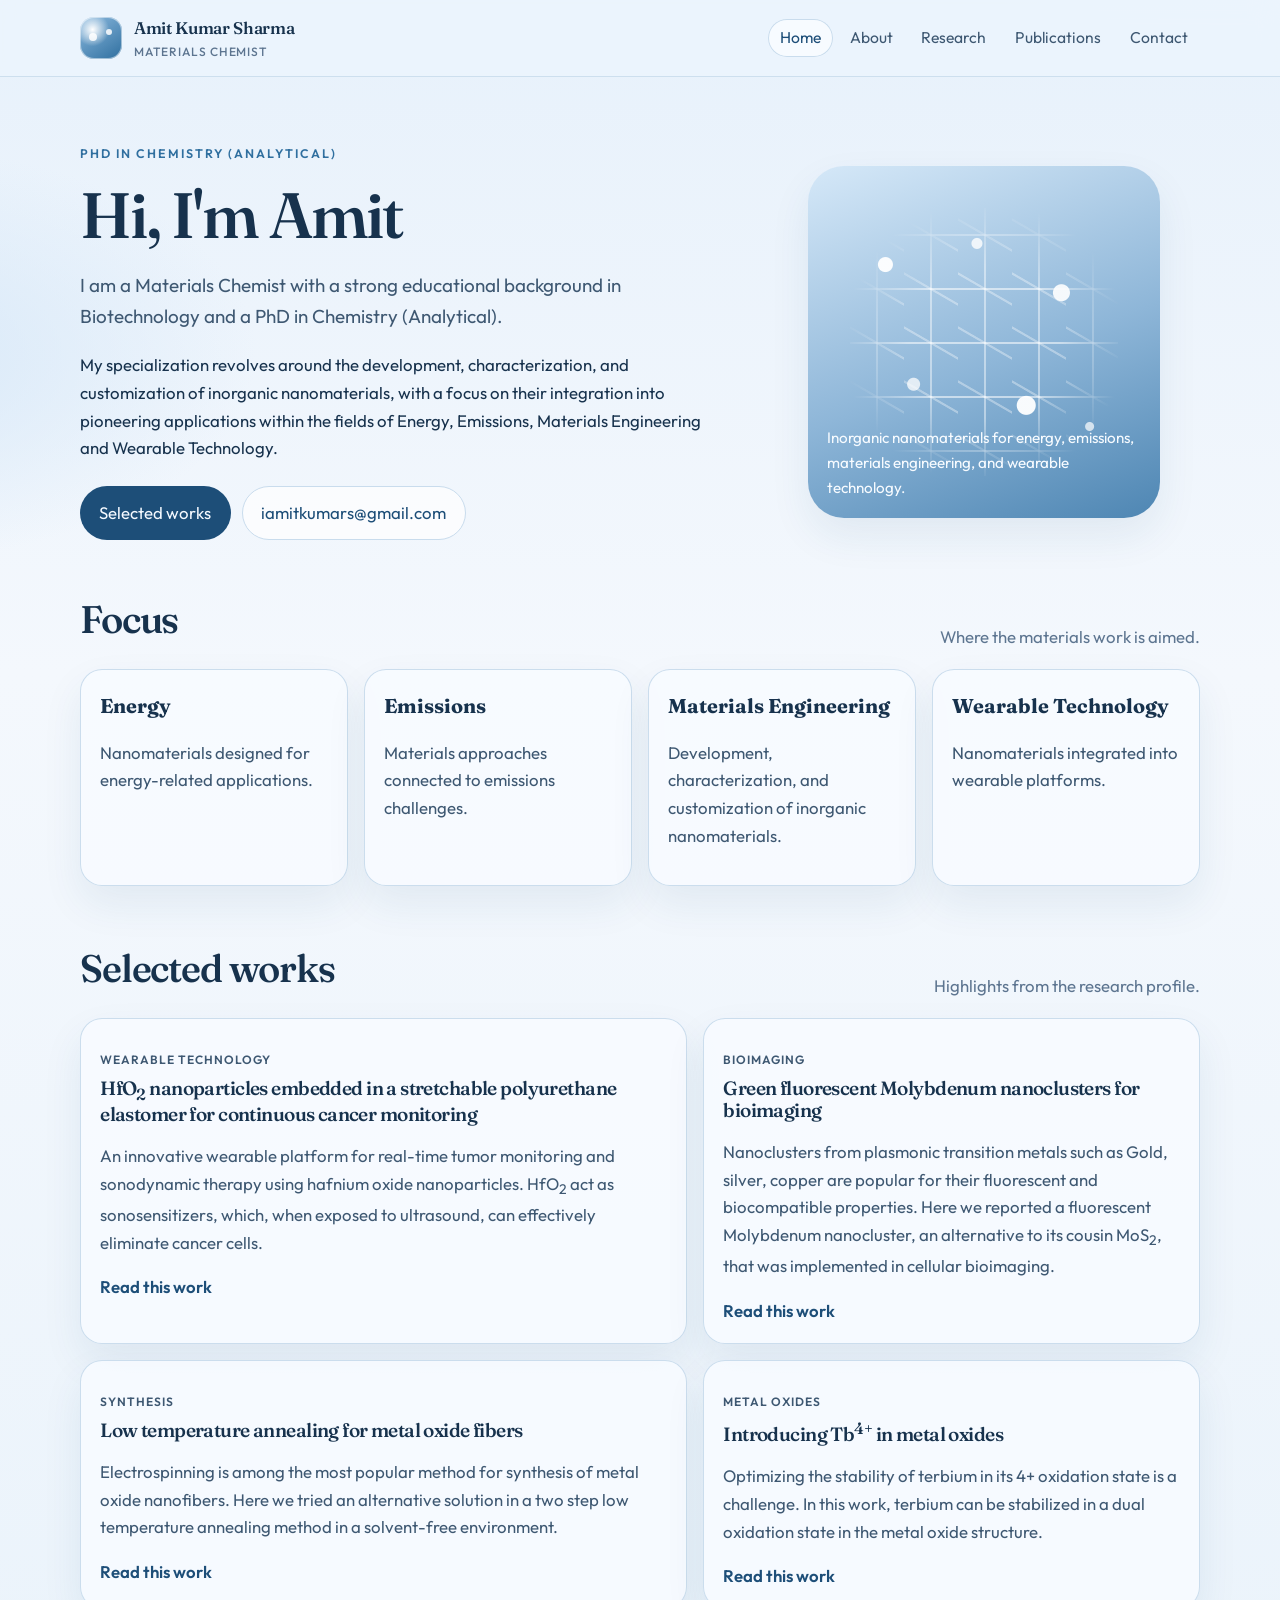
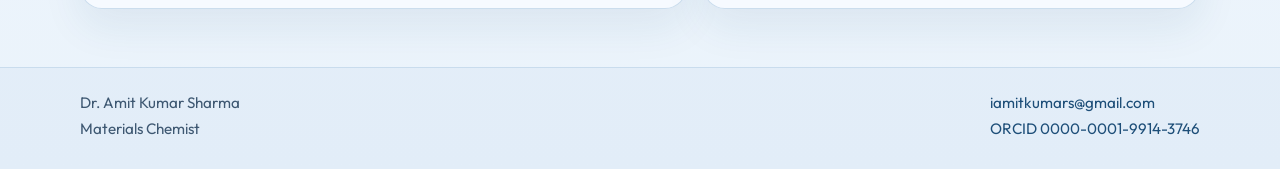
==== index.html @ d873a273 "Add Dr. Amit Kumar Sharma materials chemistry site. Static HTML, CSS, and JavaScript with a blue pas" ====
<!DOCTYPE html>
<html lang="en">
<head>
  <meta charset="utf-8">
  <meta name="viewport" content="width=device-width, initial-scale=1">
  <title>Dr. Amit Kumar Sharma | Materials Chemist</title>
  <meta name="description" content="Dr. Amit Kumar Sharma is a materials chemist with a background in biotechnology and a PhD in analytical chemistry, working on inorganic nanomaterials for energy, emissions, materials engineering, and wearable technology.">
  <link rel="icon" href="assets/favicon.svg" type="image/svg+xml">
  <link rel="preconnect" href="https://fonts.googleapis.com">
  <link rel="preconnect" href="https://fonts.gstatic.com" crossorigin>
  <link href="https://fonts.googleapis.com/css2?family=Fraunces:opsz,wght@9..144,500;9..144,600&family=Outfit:wght@400;500;600&display=swap" rel="stylesheet">
  <link rel="stylesheet" href="css/styles.css">
  <script type="application/ld+json">
  {
    "@context": "https://schema.org",
    "@type": "Person",
    "name": "Dr. Amit Kumar Sharma",
    "email": "iamitkumars@gmail.com",
    "jobTitle": "Materials Chemist",
    "url": "https://sites.google.com/view/iamitkumars/home",
    "sameAs": ["https://orcid.org/0000-0001-9914-3746"]
  }
  </script>
</head>
<body>
  <a class="skip" href="#main">Skip to content</a>
  <header class="site-header">
    <div class="header-inner">
      <a class="brand" href="index.html">
        <span class="mark" aria-hidden="true"></span>
        <span>
          <span class="brand-name">Amit Kumar Sharma</span>
          <span class="brand-role">Materials Chemist</span>
        </span>
      </a>
      <button class="nav-toggle" type="button" aria-expanded="false" aria-controls="site-nav">Menu</button>
      <nav class="nav" id="site-nav" aria-label="Primary">
        <a href="index.html" aria-current="page">Home</a>
        <a href="about/">About</a>
        <a href="research/">Research</a>
        <a href="publications/">Publications</a>
        <a href="contact/">Contact</a>
      </nav>
    </div>
  </header>
  <main id="main">
    <div class="wrap hero">
      <div>
        <p class="kicker">PhD in Chemistry (Analytical)</p>
        <h1>Hi, I'm Amit</h1>
        <p class="lede">I am a Materials Chemist with a strong educational background in Biotechnology and a PhD in Chemistry (Analytical).</p>
        <p>My specialization revolves around the development, characterization, and customization of inorganic nanomaterials, with a focus on their integration into pioneering applications within the fields of Energy, Emissions, Materials Engineering and Wearable Technology.</p>
        <div class="hero-actions">
          <a class="btn btn-primary" href="research/">Selected works</a>
          <a class="btn btn-ghost" href="contact/">iamitkumars@gmail.com</a>
        </div>
      </div>
      <figure class="lattice">
        <figcaption>Inorganic nanomaterials for energy, emissions, materials engineering, and wearable technology.</figcaption>
      </figure>
    </div>

    <section class="section">
      <div class="wrap">
        <div class="section-head">
          <h2>Focus</h2>
          <p>Where the materials work is aimed.</p>
        </div>
        <div class="grid-4">
          <article class="card focus-card"><strong>Energy</strong><p>Nanomaterials designed for energy-related applications.</p></article>
          <article class="card focus-card"><strong>Emissions</strong><p>Materials approaches connected to emissions challenges.</p></article>
          <article class="card focus-card"><strong>Materials Engineering</strong><p>Development, characterization, and customization of inorganic nanomaterials.</p></article>
          <article class="card focus-card"><strong>Wearable Technology</strong><p>Nanomaterials integrated into wearable platforms.</p></article>
        </div>
      </div>
    </section>

    <section class="section">
      <div class="wrap">
        <div class="section-head">
          <h2>Selected works</h2>
          <p>Highlights from the research profile.</p>
        </div>
        <div class="grid-2">
          <article class="card work-card">
            <p class="tag">Wearable technology</p>
            <h3>HfO<sub>2</sub> nanoparticles embedded in a stretchable polyurethane elastomer for continuous cancer monitoring</h3>
            <p>An innovative wearable platform for real-time tumor monitoring and sonodynamic therapy using hafnium oxide nanoparticles. HfO<sub>2</sub> act as sonosensitizers, which, when exposed to ultrasound, can effectively eliminate cancer cells.</p>
            <a class="more" href="research/#hfo2">Read this work</a>
          </article>
          <article class="card work-card">
            <p class="tag">Bioimaging</p>
            <h3>Green fluorescent Molybdenum nanoclusters for bioimaging</h3>
            <p>Nanoclusters from plasmonic transition metals such as Gold, silver, copper are popular for their fluorescent and biocompatible properties. Here we reported a fluorescent Molybdenum nanocluster, an alternative to its cousin MoS<sub>2</sub>, that was implemented in cellular bioimaging.</p>
            <a class="more" href="research/#molybdenum">Read this work</a>
          </article>
          <article class="card work-card">
            <p class="tag">Synthesis</p>
            <h3>Low temperature annealing for metal oxide fibers</h3>
            <p>Electrospinning is among the most popular method for synthesis of metal oxide nanofibers. Here we tried an alternative solution in a two step low temperature annealing method in a solvent-free environment.</p>
            <a class="more" href="research/#annealing">Read this work</a>
          </article>
          <article class="card work-card">
            <p class="tag">Metal oxides</p>
            <h3>Introducing Tb<sup>4+</sup> in metal oxides</h3>
            <p>Optimizing the stability of terbium in its 4+ oxidation state is a challenge. In this work, terbium can be stabilized in a dual oxidation state in the metal oxide structure.</p>
            <a class="more" href="research/#terbium">Read this work</a>
          </article>
        </div>
      </div>
    </section>
  </main>
  <footer class="site-footer">
    <div class="footer-inner">
      <div>Dr. Amit Kumar Sharma<br>Materials Chemist</div>
      <div><a href="mailto:iamitkumars@gmail.com">iamitkumars@gmail.com</a><br><a href="https://orcid.org/0000-0001-9914-3746">ORCID 0000-0001-9914-3746</a></div>
    </div>
  </footer>
  <script src="js/main.js"></script>
</body>
</html>
---- css/styles.css ----
:root {
  --ink: #17324d;
  --ink-soft: #3e5872;
  --muted: #5d7590;
  --line: #c9dced;
  --paper: #f7fbff;
  --paper-2: #eef5fc;
  --wash: #dceaf8;
  --mist: #c5dbf2;
  --accent: #2f6f9f;
  --accent-deep: #1d4e78;
  --accent-soft: #e3f0fb;
  --shadow: 0 18px 40px rgba(29, 78, 120, 0.08);
  --radius: 22px;
  --serif: "Fraunces", "Iowan Old Style", Palatino, serif;
  --sans: "Outfit", "Avenir Next", "Segoe UI", sans-serif;
  --max: 1120px;
}

* { box-sizing: border-box; }
html { scroll-behavior: smooth; }
body {
  margin: 0;
  color: var(--ink);
  background:
    radial-gradient(900px 420px at 100% -10%, #f3f9ff 0%, transparent 60%),
    radial-gradient(700px 380px at -10% 20%, #d7e8f8 0%, transparent 55%),
    linear-gradient(180deg, #e7f1fb 0%, #f4f8fd 38%, #eaf3fb 100%);
  font-family: var(--sans);
  font-size: 1.05rem;
  line-height: 1.65;
  min-height: 100vh;
}
img { max-width: 100%; display: block; }
a { color: var(--accent-deep); }
a:hover { color: #163e60; }
.skip {
  position: absolute;
  left: 1rem;
  top: -4rem;
  background: var(--accent-deep);
  color: white;
  padding: 0.5rem 0.8rem;
  z-index: 20;
}
.skip:focus { top: 0.6rem; }

.site-header {
  position: sticky;
  top: 0;
  z-index: 10;
  backdrop-filter: blur(14px);
  background: rgba(236, 245, 253, 0.82);
  border-bottom: 1px solid rgba(201, 220, 237, 0.9);
}
.header-inner, .wrap, .footer-inner {
  width: min(var(--max), calc(100% - 2.4rem));
  margin-inline: auto;
}
.header-inner {
  display: flex;
  align-items: center;
  justify-content: space-between;
  gap: 1rem;
  min-height: 76px;
}
.brand {
  display: flex;
  align-items: center;
  gap: 0.75rem;
  text-decoration: none;
  color: var(--ink);
}
.mark {
  width: 42px;
  height: 42px;
  border-radius: 14px;
  background:
    radial-gradient(circle at 30% 30%, #fff, transparent 40%),
    linear-gradient(145deg, #8ebbe0, #2f6f9f);
  box-shadow: inset 0 0 0 1px rgba(255,255,255,0.5);
  position: relative;
}
.mark::before, .mark::after {
  content: "";
  position: absolute;
  border-radius: 50%;
  background: rgba(255,255,255,0.85);
}
.mark::before { width: 8px; height: 8px; left: 9px; top: 16px; }
.mark::after { width: 6px; height: 6px; right: 10px; top: 12px; }
.brand-name {
  font-family: var(--serif);
  font-weight: 560;
  letter-spacing: -0.02em;
  line-height: 1.1;
}
.brand-role {
  display: block;
  font-family: var(--sans);
  font-size: 0.75rem;
  letter-spacing: 0.08em;
  text-transform: uppercase;
  color: var(--muted);
  font-weight: 500;
}
.nav-toggle {
  display: none;
  border: 1px solid var(--line);
  background: var(--paper);
  border-radius: 12px;
  padding: 0.45rem 0.7rem;
  font: inherit;
  color: var(--ink);
}
.nav {
  display: flex;
  gap: 0.3rem;
  align-items: center;
}
.nav a {
  text-decoration: none;
  color: var(--ink-soft);
  padding: 0.4rem 0.75rem;
  border-radius: 999px;
  font-size: 0.98rem;
}
.nav a[aria-current="page"], .nav a:hover {
  background: var(--paper);
  color: var(--accent-deep);
  box-shadow: inset 0 0 0 1px var(--line);
}

.hero {
  display: grid;
  grid-template-columns: 1.2fr 0.8fr;
  gap: 2.5rem;
  align-items: center;
  padding: 4.2rem 0 2.4rem;
}
.kicker {
  letter-spacing: 0.16em;
  text-transform: uppercase;
  color: var(--accent);
  font-size: 0.78rem;
  font-weight: 600;
  margin: 0 0 0.8rem;
}
h1, h2, h3 { font-family: var(--serif); font-weight: 560; letter-spacing: -0.03em; line-height: 1.15; }
h1 { font-size: clamp(2.7rem, 5vw, 4.6rem); margin: 0 0 0.6rem; }
h2 { font-size: clamp(1.8rem, 3vw, 2.5rem); margin: 0 0 0.6rem; }
h3 { font-size: 1.35rem; margin: 0 0 0.4rem; }
.lede { font-size: 1.18rem; color: var(--ink-soft); max-width: 40rem; }
.hero-actions { display: flex; flex-wrap: wrap; gap: 0.7rem; margin-top: 1.5rem; }
.btn {
  display: inline-flex;
  align-items: center;
  justify-content: center;
  gap: 0.4rem;
  text-decoration: none;
  border-radius: 999px;
  padding: 0.75rem 1.15rem;
  border: 1px solid transparent;
  font: inherit;
  cursor: pointer;
}
.btn-primary { background: var(--accent-deep); color: #f4f9ff; }
.btn-primary:hover { background: #163e60; color: white; }
.btn-ghost { background: rgba(255,255,255,0.7); color: var(--accent-deep); border-color: var(--line); }
.lattice {
  aspect-ratio: 1;
  border-radius: 36px;
  background:
    radial-gradient(circle at 22% 28%, rgba(255,255,255,0.95) 0 7px, transparent 8px),
    radial-gradient(circle at 48% 22%, rgba(255,255,255,0.8) 0 5px, transparent 6px),
    radial-gradient(circle at 72% 36%, rgba(255,255,255,0.9) 0 8px, transparent 9px),
    radial-gradient(circle at 30% 62%, rgba(255,255,255,0.75) 0 6px, transparent 7px),
    radial-gradient(circle at 62% 68%, rgba(255,255,255,0.95) 0 9px, transparent 10px),
    radial-gradient(circle at 80% 74%, rgba(255,255,255,0.7) 0 4px, transparent 5px),
    linear-gradient(160deg, #d5e8f8, #8eb6d8 55%, #4e86b3);
  box-shadow: var(--shadow);
  position: relative;
  overflow: hidden;
}
.lattice::before {
  content: "";
  position: absolute;
  inset: 12%;
  background:
    linear-gradient(transparent 48%, rgba(255,255,255,0.55) 49% 51%, transparent 52%),
    linear-gradient(90deg, transparent 48%, rgba(255,255,255,0.45) 49% 51%, transparent 52%),
    linear-gradient(30deg, transparent 48%, rgba(255,255,255,0.35) 49% 51%, transparent 52%);
  background-size: 54px 54px;
  mask-image: radial-gradient(circle, black 40%, transparent 75%);
}
.lattice figcaption {
  position: absolute;
  left: 1.2rem;
  right: 1.2rem;
  bottom: 1.1rem;
  color: #f7fbff;
  font-size: 0.95rem;
}
.section { padding: 1.2rem 0 2.6rem; }
.section-head { display: flex; justify-content: space-between; gap: 1rem; align-items: end; margin-bottom: 1.1rem; }
.section-head p { margin: 0; color: var(--muted); max-width: 36rem; }
.grid-4, .grid-3, .grid-2 { display: grid; gap: 1rem; }
.grid-4 { grid-template-columns: repeat(4, 1fr); }
.grid-3 { grid-template-columns: repeat(3, 1fr); }
.grid-2 { grid-template-columns: 1.1fr 0.9fr; }
.card, .panel {
  background: rgba(247, 251, 255, 0.88);
  border: 1px solid rgba(201, 220, 237, 0.95);
  border-radius: var(--radius);
  box-shadow: var(--shadow);
}
.card { padding: 1.2rem 1.2rem 1.15rem; }
.card p, .panel p { color: var(--ink-soft); }
.tag {
  display: inline-block;
  font-size: 0.75rem;
  letter-spacing: 0.08em;
  text-transform: uppercase;
  color: var(--accent);
  font-weight: 600;
  margin-bottom: 0.45rem;
}
.focus-card strong { display: block; font-family: var(--serif); font-size: 1.25rem; margin-bottom: 0.3rem; }
.work-card h3 { font-size: 1.2rem; }
.work-card a.more { font-weight: 600; text-decoration: none; }
.page-hero { padding: 2.8rem 0 1rem; }
.page-hero p { max-width: 44rem; color: var(--ink-soft); }
.timeline { display: grid; gap: 0.8rem; }
.timeline article {
  display: grid;
  grid-template-columns: 150px 1fr;
  gap: 1rem;
  padding: 1rem 1.1rem;
  background: rgba(247, 251, 255, 0.8);
  border: 1px solid var(--line);
  border-radius: 18px;
}
.when { color: var(--accent); font-weight: 600; font-size: 0.92rem; }
.pub-list { display: grid; gap: 0.75rem; }
.pub {
  padding: 1rem 1.1rem;
  border-radius: 18px;
  background: rgba(247, 251, 255, 0.9);
  border: 1px solid var(--line);
}
.pub h3 { font-size: 1.08rem; }
.meta { color: var(--muted); font-size: 0.92rem; margin: 0.15rem 0 0.4rem; }
.filters { display: flex; flex-wrap: wrap; gap: 0.45rem; margin: 0.4rem 0 1rem; }
.filters button {
  border: 1px solid var(--line);
  background: var(--paper);
  color: var(--ink-soft);
  border-radius: 999px;
  padding: 0.35rem 0.8rem;
  font: inherit;
  cursor: pointer;
}
.filters button[aria-pressed="true"] {
  background: var(--accent-deep);
  color: white;
  border-color: var(--accent-deep);
}
.contact-grid { display: grid; grid-template-columns: 0.85fr 1.15fr; gap: 1rem; align-items: start; }
.panel { padding: 1.3rem; }
label { display: block; font-weight: 600; margin: 0.7rem 0 0.3rem; }
input, textarea {
  width: 100%;
  border: 1px solid var(--line);
  background: white;
  border-radius: 14px;
  padding: 0.75rem 0.85rem;
  font: inherit;
  color: var(--ink);
}
textarea { min-height: 140px; resize: vertical; }
.form-note { min-height: 1.4rem; color: var(--accent-deep); font-size: 0.95rem; }
.email-row { display: flex; flex-wrap: wrap; gap: 0.6rem; align-items: center; }
.site-footer {
  margin-top: 1rem;
  border-top: 1px solid var(--line);
  background: rgba(223, 236, 248, 0.65);
}
.footer-inner {
  display: flex;
  justify-content: space-between;
  gap: 1rem;
  flex-wrap: wrap;
  padding: 1.4rem 0 1.8rem;
  color: var(--ink-soft);
  font-size: 0.95rem;
}
.footer-inner a { text-decoration: none; }
.hidden { display: none; }

@media (max-width: 860px) {
  .hero, .grid-4, .grid-3, .grid-2, .contact-grid, .timeline article {
    grid-template-columns: 1fr;
  }
  .nav-toggle { display: inline-flex; }
  .nav {
    display: none;
    position: absolute;
    left: 0;
    right: 0;
    top: 76px;
    flex-direction: column;
    align-items: stretch;
    padding: 0.6rem 1.2rem 1rem;
    background: rgba(244, 249, 255, 0.98);
    border-bottom: 1px solid var(--line);
  }
  .nav.open { display: flex; }
  .lattice { max-width: 420px; }
}
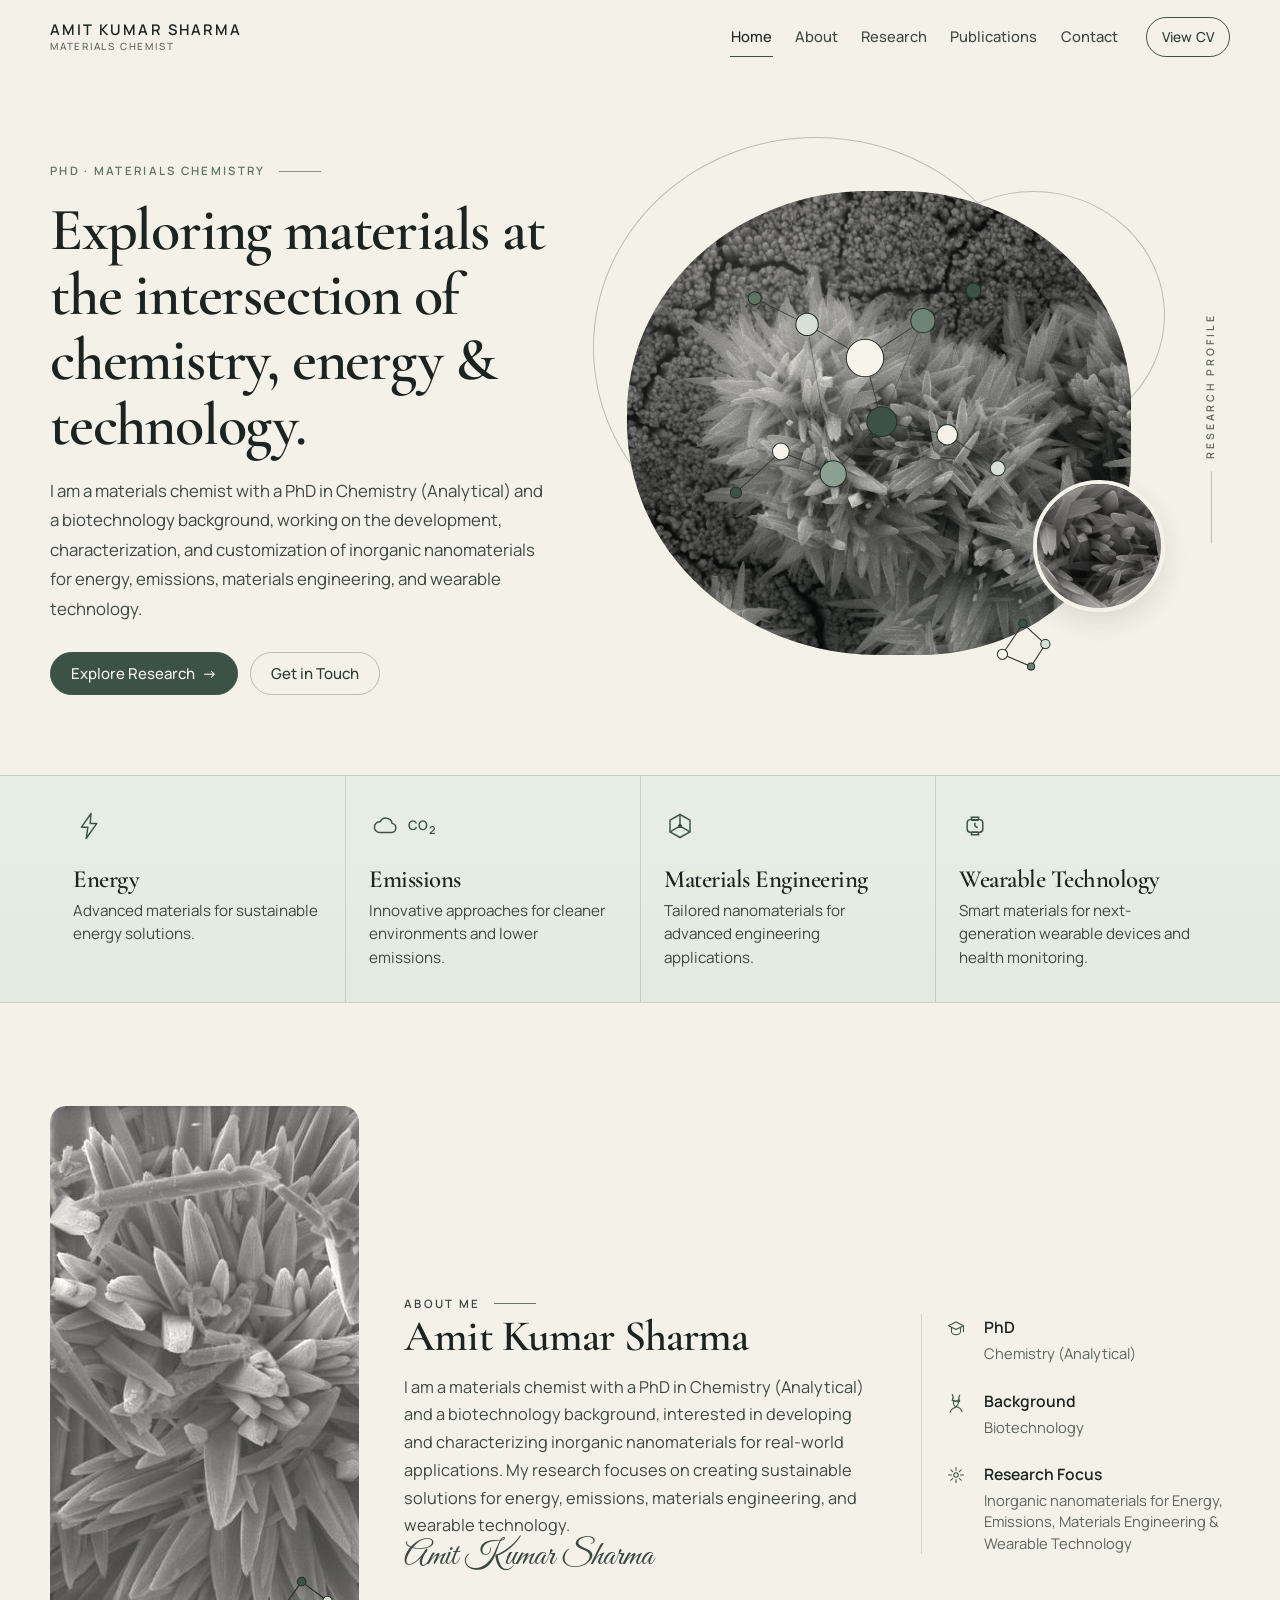
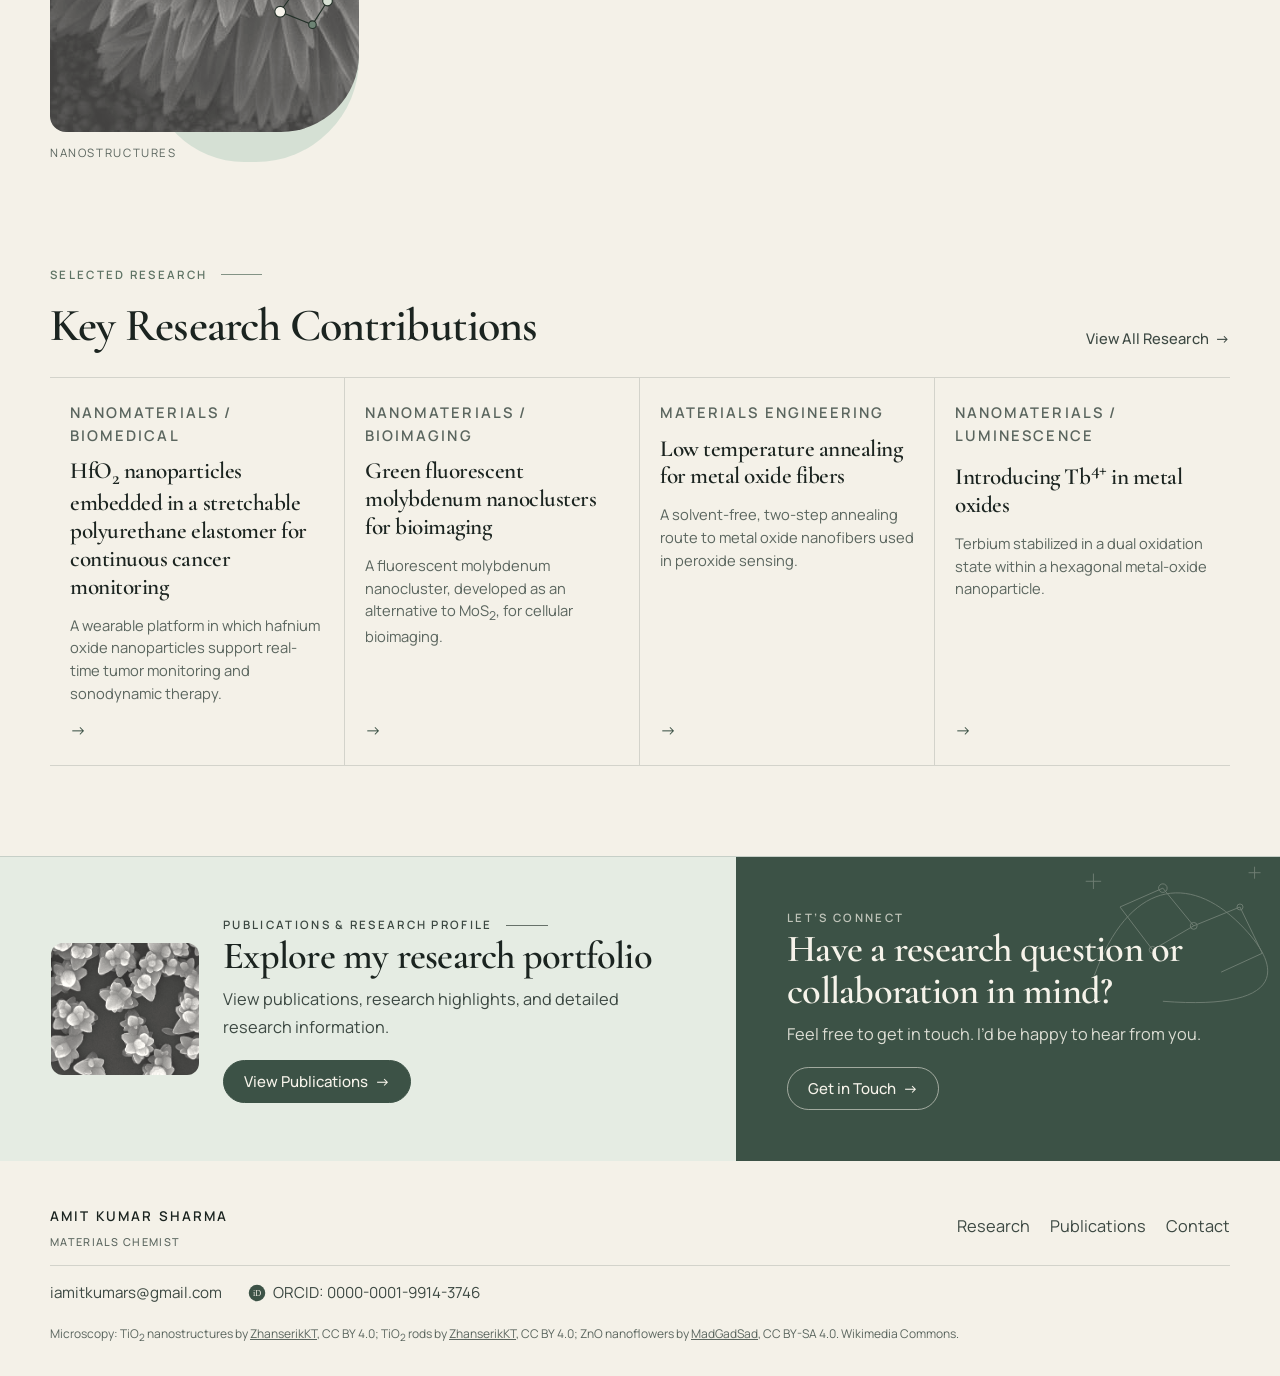
==== commit 3a43f6cc: "Redesign the research portfolio homepage Replace the previous layout with an editorial ivory and sag" ====
--- a/index.html
+++ b/index.html
@@ -3,22 +3,39 @@
 <head>
   <meta charset="utf-8">
   <meta name="viewport" content="width=device-width, initial-scale=1">
-  <title>Dr. Amit Kumar Sharma | Materials Chemist</title>
-  <meta name="description" content="Dr. Amit Kumar Sharma is a materials chemist with a background in biotechnology and a PhD in analytical chemistry, working on inorganic nanomaterials for energy, emissions, materials engineering, and wearable technology.">
+  <title>Amit Kumar Sharma | Materials Chemist</title>
+  <meta name="description" content="Amit Kumar Sharma is a materials chemist with a PhD in Chemistry (Analytical) and a biotechnology background, developing inorganic nanomaterials for energy, emissions, materials engineering, and wearable technology.">
+  <meta name="author" content="Amit Kumar Sharma">
+  <link rel="canonical" href="https://darkseagreen-dunlin-478508.hostingersite.com/">
+  <meta property="og:type" content="website">
+  <meta property="og:title" content="Amit Kumar Sharma | Materials Chemist">
+  <meta property="og:description" content="Inorganic nanomaterials for energy, emissions, materials engineering, and wearable technology.">
+  <meta property="og:url" content="https://darkseagreen-dunlin-478508.hostingersite.com/">
+  <meta property="og:image" content="https://darkseagreen-dunlin-478508.hostingersite.com/assets/images/hero-microscopy.jpg">
+  <meta name="twitter:card" content="summary_large_image">
+  <meta name="twitter:title" content="Amit Kumar Sharma | Materials Chemist">
+  <meta name="twitter:description" content="Inorganic nanomaterials for energy, emissions, materials engineering, and wearable technology.">
+  <meta name="twitter:image" content="https://darkseagreen-dunlin-478508.hostingersite.com/assets/images/hero-microscopy.jpg">
   <link rel="icon" href="assets/favicon.svg" type="image/svg+xml">
   <link rel="preconnect" href="https://fonts.googleapis.com">
   <link rel="preconnect" href="https://fonts.gstatic.com" crossorigin>
-  <link href="https://fonts.googleapis.com/css2?family=Fraunces:opsz,wght@9..144,500;9..144,600&family=Outfit:wght@400;500;600&display=swap" rel="stylesheet">
+  <link href="https://fonts.googleapis.com/css2?family=Cormorant+Garamond:ital,wght@0,500;0,600;1,500&family=Great+Vibes&family=Manrope:wght@400;500;600&display=swap" rel="stylesheet">
   <link rel="stylesheet" href="css/styles.css">
+  <script>document.documentElement.classList.add("js");</script>
   <script type="application/ld+json">
   {
     "@context": "https://schema.org",
     "@type": "Person",
-    "name": "Dr. Amit Kumar Sharma",
+    "name": "Amit Kumar Sharma",
+    "honorificPrefix": "Dr.",
     "email": "iamitkumars@gmail.com",
     "jobTitle": "Materials Chemist",
-    "url": "https://sites.google.com/view/iamitkumars/home",
-    "sameAs": ["https://orcid.org/0000-0001-9914-3746"]
+    "description": "Materials chemist with a PhD in Chemistry (Analytical) and a biotechnology background, working on inorganic nanomaterials for energy, emissions, materials engineering, and wearable technology.",
+    "url": "https://darkseagreen-dunlin-478508.hostingersite.com/",
+    "sameAs": [
+      "https://orcid.org/0000-0001-9914-3746",
+      "https://sites.google.com/view/iamitkumars/home"
+    ]
   }
   </script>
 </head>
@@ -26,94 +43,263 @@
   <a class="skip" href="#main">Skip to content</a>
   <header class="site-header">
     <div class="header-inner">
-      <a class="brand" href="index.html">
-        <span class="mark" aria-hidden="true"></span>
-        <span>
-          <span class="brand-name">Amit Kumar Sharma</span>
-          <span class="brand-role">Materials Chemist</span>
-        </span>
+      <a class="brand" href="index.html#top">
+        <span class="brand-name">Amit Kumar Sharma</span>
+        <span class="brand-role">Materials Chemist</span>
       </a>
-      <button class="nav-toggle" type="button" aria-expanded="false" aria-controls="site-nav">Menu</button>
+      <button class="nav-toggle" type="button" aria-expanded="false" aria-controls="site-nav">
+        <span class="sr-only">Menu</span>
+        <span class="burger" aria-hidden="true"></span>
+      </button>
       <nav class="nav" id="site-nav" aria-label="Primary">
-        <a href="index.html" aria-current="page">Home</a>
+        <a href="index.html#top" aria-current="page">Home</a>
         <a href="about/">About</a>
         <a href="research/">Research</a>
         <a href="publications/">Publications</a>
         <a href="contact/">Contact</a>
+        <a class="nav-cv" href="cv/">View CV</a>
       </nav>
     </div>
   </header>
+
   <main id="main">
-    <div class="wrap hero">
-      <div>
-        <p class="kicker">PhD in Chemistry (Analytical)</p>
-        <h1>Hi, I'm Amit</h1>
-        <p class="lede">I am a Materials Chemist with a strong educational background in Biotechnology and a PhD in Chemistry (Analytical).</p>
-        <p>My specialization revolves around the development, characterization, and customization of inorganic nanomaterials, with a focus on their integration into pioneering applications within the fields of Energy, Emissions, Materials Engineering and Wearable Technology.</p>
+    <section class="hero wrap" id="top" aria-labelledby="hero-title">
+      <div class="hero-copy">
+        <p class="eyebrow">PhD · Materials Chemistry <span class="eyebrow-rule" aria-hidden="true"></span></p>
+        <h1 id="hero-title">Exploring materials at the intersection of chemistry, energy &amp; technology.</h1>
+        <p class="lede">I am a materials chemist with a PhD in Chemistry (Analytical) and a biotechnology background, working on the development, characterization, and customization of inorganic nanomaterials for energy, emissions, materials engineering, and wearable technology.</p>
         <div class="hero-actions">
-          <a class="btn btn-primary" href="research/">Selected works</a>
-          <a class="btn btn-ghost" href="contact/">iamitkumars@gmail.com</a>
-        </div>
-      </div>
-      <figure class="lattice">
-        <figcaption>Inorganic nanomaterials for energy, emissions, materials engineering, and wearable technology.</figcaption>
-      </figure>
-    </div>
-
-    <section class="section">
+          <a class="btn btn-primary" href="#research">Explore Research <span class="arrow" aria-hidden="true">→</span></a>
+          <a class="btn btn-ghost" href="contact/">Get in Touch</a>
+        </div>
+      </div>
+
+      <div class="hero-visual">
+        <div class="hero-stage">
+          <span class="ring ring-a" aria-hidden="true"></span>
+          <span class="ring ring-b" aria-hidden="true"></span>
+          <div class="micro-orb">
+            <img src="assets/images/hero-microscopy.jpg" width="1600" height="1007" alt="Scanning electron micrograph of titanium dioxide nanostructures, with flower-like nanocrystal clusters among finer particles.">
+            <span class="orb-shade" aria-hidden="true"></span>
+          </div>
+          <svg class="molecule" viewBox="0 0 460 420" aria-hidden="true">
+            <g fill="none" stroke="#243129" stroke-width="1.15" opacity="0.72">
+              <path d="M230 168 L292 128 M230 168 L168 132 M230 168 L248 236 M248 236 L318 250 M248 236 L196 292 M196 292 L140 268 M292 128 L346 96 M168 132 L112 104 M318 250 L372 286 M140 268 L92 312"/>
+              <path d="M292 128 L248 236 M168 132 L196 292" opacity="0.45"/>
+            </g>
+            <g stroke="#243129" stroke-width="1.1">
+              <circle cx="230" cy="168" r="20" fill="#f7f4ec"/>
+              <circle cx="292" cy="128" r="13" fill="#6d8374"/>
+              <circle cx="168" cy="132" r="12" fill="#d7e0d4"/>
+              <circle cx="248" cy="236" r="16" fill="#3c5246"/>
+              <circle cx="318" cy="250" r="11" fill="#f4f1e8"/>
+              <circle cx="196" cy="292" r="14" fill="#8aa090"/>
+              <circle cx="140" cy="268" r="9" fill="#f7f4ec"/>
+              <circle cx="346" cy="96" r="8" fill="#3c5246"/>
+              <circle cx="112" cy="104" r="7" fill="#5e7364"/>
+              <circle cx="372" cy="286" r="8" fill="#d7e0d4"/>
+              <circle cx="92" cy="312" r="6" fill="#3c5246"/>
+            </g>
+            <g fill="#243129" opacity="0.55">
+              <circle cx="390" cy="150" r="2"/>
+              <circle cx="70" cy="190" r="1.6"/>
+              <circle cx="410" cy="220" r="1.4"/>
+              <circle cx="150" cy="70" r="1.5"/>
+            </g>
+          </svg>
+          <figure class="fiber-inset">
+            <img src="assets/images/inset-fibers.jpg" width="1200" height="755" alt="Close scanning electron micrograph of titanium dioxide nanorods.">
+          </figure>
+          <svg class="mini-mol" viewBox="0 0 90 90" aria-hidden="true">
+            <g fill="none" stroke="#243129" stroke-width="1">
+              <path d="M20 58 L40 28 L62 48 L48 70 Z"/>
+            </g>
+            <circle cx="20" cy="58" r="5" fill="#f7f4ec" stroke="#243129"/>
+            <circle cx="40" cy="28" r="4" fill="#3c5246" stroke="#243129"/>
+            <circle cx="62" cy="48" r="4.5" fill="#d7e0d4" stroke="#243129"/>
+            <circle cx="48" cy="70" r="3.5" fill="#6d8374" stroke="#243129"/>
+          </svg>
+        </div>
+        <p class="vlabel">Research Profile</p>
+      </div>
+    </section>
+
+    <section class="focus" aria-labelledby="focus-title">
+      <h2 id="focus-title" class="sr-only">Research focus</h2>
+      <div class="focus-grid wrap">
+        <article class="focus-item">
+          <svg viewBox="0 0 32 32" aria-hidden="true"><path d="M18 3.5 8.5 17.2h6.4L13.2 28.5 23.8 13.4h-6.6z"/></svg>
+          <h2>Energy</h2>
+          <p>Advanced materials for sustainable energy solutions.</p>
+        </article>
+        <article class="focus-item">
+          <span class="focus-icon">
+            <svg viewBox="0 0 32 32" aria-hidden="true"><path d="M10.2 22.5h12.4a4.6 4.6 0 0 0 .5-9.1 6.2 6.2 0 0 0-11.8-1.6 4.2 4.2 0 0 0-1.1 10.7z"/></svg>
+            <span>CO<sub>2</sub></span>
+          </span>
+          <h2>Emissions</h2>
+          <p>Innovative approaches for cleaner environments and lower emissions.</p>
+        </article>
+        <article class="focus-item">
+          <svg viewBox="0 0 32 32" aria-hidden="true"><path d="M16 4.5 26 10.2v11.6L16 27.5 6 21.8V10.2z"/><path d="M16 16.2 16 4.5M16 16.2 26 21.8M16 16.2 6 21.8"/><circle cx="16" cy="16.2" r="2.1" fill="#3c5246" stroke="none"/></svg>
+          <h2>Materials Engineering</h2>
+          <p>Tailored nanomaterials for advanced engineering applications.</p>
+        </article>
+        <article class="focus-item">
+          <svg viewBox="0 0 32 32" aria-hidden="true"><path d="M12.2 7.2h7.6l-.8 3.1h-6z"/><rect x="8.2" y="9.6" width="15.6" height="12.6" rx="3.2"/><path d="M12.2 24.8h7.6l-.8-2.6h-6z"/><path d="M16 13.1v3.1l2.3 1.3"/></svg>
+          <h2>Wearable Technology</h2>
+          <p>Smart materials for next-generation wearable devices and health monitoring.</p>
+        </article>
+      </div>
+    </section>
+
+    <section class="about" id="about" aria-labelledby="about-title">
+      <div class="about-grid wrap">
+        <figure class="portrait">
+          <span class="portrait-bloom" aria-hidden="true"></span>
+          <div class="portrait-frame">
+            <img src="assets/images/about-microscopy.jpg" width="1000" height="626" alt="Scanning electron micrograph of titanium dioxide nanocrystals." loading="lazy">
+            <svg class="portrait-mol" viewBox="0 0 80 80" aria-hidden="true">
+              <path d="M16 50 L36 22 L60 40 L46 62 Z" fill="none" stroke="#243129" stroke-width="1.1"/>
+              <circle cx="16" cy="50" r="5" fill="#f7f4ec" stroke="#243129"/>
+              <circle cx="36" cy="22" r="4" fill="#3c5246" stroke="#243129"/>
+              <circle cx="60" cy="40" r="4.5" fill="#d7e0d4" stroke="#243129"/>
+              <circle cx="46" cy="62" r="3.5" fill="#6d8374" stroke="#243129"/>
+            </svg>
+          </div>
+          <figcaption>Nanostructures</figcaption>
+        </figure>
+
+        <div class="about-copy">
+          <p class="eyebrow">About Me <span class="eyebrow-rule" aria-hidden="true"></span></p>
+          <h2 id="about-title">Amit Kumar Sharma</h2>
+          <p>I am a materials chemist with a PhD in Chemistry (Analytical) and a biotechnology background, interested in developing and characterizing inorganic nanomaterials for real-world applications. My research focuses on creating sustainable solutions for energy, emissions, materials engineering, and wearable technology.</p>
+          <p class="signature" aria-hidden="true">Amit Kumar Sharma</p>
+        </div>
+
+        <div class="credentials">
+          <article>
+            <svg viewBox="0 0 32 32" aria-hidden="true"><path d="M6 13 L16 8 l10 5 -10 5 z"/><path d="M10 15.5 v5.2 c0 2.2 2.6 4.2 6 4.2 s6-2 6-4.2 v-5.2"/><path d="M26 13 v8"/></svg>
+            <div>
+              <h3>PhD</h3>
+              <p>Chemistry (Analytical)</p>
+            </div>
+          </article>
+          <article>
+            <svg viewBox="0 0 32 32" aria-hidden="true"><path d="M11 6 c2 3 2 5 0 8 c3 1 6 1 8-1 c1 4 0 7-3 9 c4 1 7 3 8 7"/><path d="M21 7 c-2 3-2 5 0 8 c-3 1-6 1-8-1 c-1 4 0 7 3 9 c-4 1-7 3-8 7"/></svg>
+            <div>
+              <h3>Background</h3>
+              <p>Biotechnology</p>
+            </div>
+          </article>
+          <article>
+            <svg viewBox="0 0 32 32" aria-hidden="true"><circle cx="16" cy="16" r="3"/><path d="M16 6 v4 M16 22 v4 M6 16 h4 M22 16 h4 M9 9 l2.6 2.6 M20.4 20.4 L23 23 M23 9 l-2.6 2.6 M11.6 20.4 L9 23"/></svg>
+            <div>
+              <h3>Research Focus</h3>
+              <p>Inorganic nanomaterials for Energy, Emissions, Materials Engineering &amp; Wearable Technology</p>
+            </div>
+          </article>
+        </div>
+      </div>
+    </section>
+
+    <section class="research" id="research" aria-labelledby="research-title">
       <div class="wrap">
-        <div class="section-head">
-          <h2>Focus</h2>
-          <p>Where the materials work is aimed.</p>
-        </div>
-        <div class="grid-4">
-          <article class="card focus-card"><strong>Energy</strong><p>Nanomaterials designed for energy-related applications.</p></article>
-          <article class="card focus-card"><strong>Emissions</strong><p>Materials approaches connected to emissions challenges.</p></article>
-          <article class="card focus-card"><strong>Materials Engineering</strong><p>Development, characterization, and customization of inorganic nanomaterials.</p></article>
-          <article class="card focus-card"><strong>Wearable Technology</strong><p>Nanomaterials integrated into wearable platforms.</p></article>
-        </div>
-      </div>
-    </section>
-
-    <section class="section">
-      <div class="wrap">
-        <div class="section-head">
-          <h2>Selected works</h2>
-          <p>Highlights from the research profile.</p>
-        </div>
-        <div class="grid-2">
-          <article class="card work-card">
-            <p class="tag">Wearable technology</p>
+        <div class="section-heading" data-reveal>
+          <div>
+            <p class="eyebrow">Selected Research <span class="eyebrow-rule" aria-hidden="true"></span></p>
+            <h2 id="research-title">Key Research Contributions</h2>
+          </div>
+          <a class="text-link" href="research/">View All Research <span class="arrow" aria-hidden="true">→</span></a>
+        </div>
+        <div class="works">
+          <a class="work" href="research/#hfo2" data-reveal>
+            <p class="work-kicker">Nanomaterials / Biomedical</p>
             <h3>HfO<sub>2</sub> nanoparticles embedded in a stretchable polyurethane elastomer for continuous cancer monitoring</h3>
-            <p>An innovative wearable platform for real-time tumor monitoring and sonodynamic therapy using hafnium oxide nanoparticles. HfO<sub>2</sub> act as sonosensitizers, which, when exposed to ultrasound, can effectively eliminate cancer cells.</p>
-            <a class="more" href="research/#hfo2">Read this work</a>
-          </article>
-          <article class="card work-card">
-            <p class="tag">Bioimaging</p>
-            <h3>Green fluorescent Molybdenum nanoclusters for bioimaging</h3>
-            <p>Nanoclusters from plasmonic transition metals such as Gold, silver, copper are popular for their fluorescent and biocompatible properties. Here we reported a fluorescent Molybdenum nanocluster, an alternative to its cousin MoS<sub>2</sub>, that was implemented in cellular bioimaging.</p>
-            <a class="more" href="research/#molybdenum">Read this work</a>
-          </article>
-          <article class="card work-card">
-            <p class="tag">Synthesis</p>
+            <p>A wearable platform in which hafnium oxide nanoparticles support real-time tumor monitoring and sonodynamic therapy.</p>
+            <span class="arrow" aria-hidden="true">→</span>
+          </a>
+          <a class="work" href="research/#molybdenum" data-reveal>
+            <p class="work-kicker">Nanomaterials / Bioimaging</p>
+            <h3>Green fluorescent molybdenum nanoclusters for bioimaging</h3>
+            <p>A fluorescent molybdenum nanocluster, developed as an alternative to MoS<sub>2</sub>, for cellular bioimaging.</p>
+            <span class="arrow" aria-hidden="true">→</span>
+          </a>
+          <a class="work" href="research/#annealing" data-reveal>
+            <p class="work-kicker">Materials Engineering</p>
             <h3>Low temperature annealing for metal oxide fibers</h3>
-            <p>Electrospinning is among the most popular method for synthesis of metal oxide nanofibers. Here we tried an alternative solution in a two step low temperature annealing method in a solvent-free environment.</p>
-            <a class="more" href="research/#annealing">Read this work</a>
-          </article>
-          <article class="card work-card">
-            <p class="tag">Metal oxides</p>
+            <p>A solvent-free, two-step annealing route to metal oxide nanofibers used in peroxide sensing.</p>
+            <span class="arrow" aria-hidden="true">→</span>
+          </a>
+          <a class="work" href="research/#terbium" data-reveal>
+            <p class="work-kicker">Nanomaterials / Luminescence</p>
             <h3>Introducing Tb<sup>4+</sup> in metal oxides</h3>
-            <p>Optimizing the stability of terbium in its 4+ oxidation state is a challenge. In this work, terbium can be stabilized in a dual oxidation state in the metal oxide structure.</p>
-            <a class="more" href="research/#terbium">Read this work</a>
-          </article>
-        </div>
+            <p>Terbium stabilized in a dual oxidation state within a hexagonal metal-oxide nanoparticle.</p>
+            <span class="arrow" aria-hidden="true">→</span>
+          </a>
+        </div>
+      </div>
+    </section>
+
+    <section class="bridge" aria-labelledby="portfolio-title">
+      <div class="bridge-pub" data-reveal>
+        <figure class="bridge-photo">
+          <img src="assets/images/portfolio-nano.jpg" width="960" height="604" alt="Scanning electron micrograph of zinc oxide nanoflowers, clusters of nanoscale crystals on a dark field." loading="lazy">
+        </figure>
+        <div>
+          <p class="eyebrow">Publications &amp; Research Profile <span class="eyebrow-rule" aria-hidden="true"></span></p>
+          <h2 id="portfolio-title">Explore my research portfolio</h2>
+          <p>View publications, research highlights, and detailed research information.</p>
+          <a class="btn btn-primary" href="publications/">View Publications <span class="arrow" aria-hidden="true">→</span></a>
+        </div>
+      </div>
+      <div class="bridge-cta" data-reveal>
+        <svg class="cta-art" viewBox="0 0 280 220" aria-hidden="true">
+          <g fill="none" stroke="#f4f1e8" stroke-width="1.1">
+            <path d="M40 150 C80 40, 150 30, 210 90 S250 190, 120 180"/>
+            <path d="M70 70 L120 48 L156 92 L108 120 Z"/>
+            <path d="M156 92 L210 70 L236 124 L188 146"/>
+            <path d="M30 40 h18 M39 31 v18 M220 30 h14 M227 23 v14"/>
+            <circle cx="120" cy="48" r="5"/>
+            <circle cx="156" cy="92" r="4"/>
+            <circle cx="108" cy="120" r="4"/>
+            <circle cx="210" cy="70" r="3.5"/>
+          </g>
+        </svg>
+        <p class="eyebrow">Let’s Connect</p>
+        <h2>Have a research question or collaboration in mind?</h2>
+        <p>Feel free to get in touch. I’d be happy to hear from you.</p>
+        <a class="btn btn-primary" href="contact/">Get in Touch <span class="arrow" aria-hidden="true">→</span></a>
       </div>
     </section>
   </main>
+
   <footer class="site-footer">
     <div class="footer-inner">
-      <div>Dr. Amit Kumar Sharma<br>Materials Chemist</div>
-      <div><a href="mailto:iamitkumars@gmail.com">iamitkumars@gmail.com</a><br><a href="https://orcid.org/0000-0001-9914-3746">ORCID 0000-0001-9914-3746</a></div>
+      <div class="footer-row">
+        <div>
+          <span class="footer-name">Amit Kumar Sharma</span>
+          <span class="footer-role">Materials Chemist</span>
+        </div>
+        <nav class="footer-links" aria-label="Footer">
+          <a href="research/">Research</a>
+          <a href="publications/">Publications</a>
+          <a href="contact/">Contact</a>
+        </nav>
+      </div>
+      <div class="footer-row">
+        <div class="footer-meta">
+          <a href="mailto:iamitkumars@gmail.com">iamitkumars@gmail.com</a>
+          <a class="orcid-mark" href="https://orcid.org/0000-0001-9914-3746">
+            <svg width="18" height="18" viewBox="0 0 24 24" aria-hidden="true">
+              <circle cx="12" cy="12" r="11" fill="#3c5246"/>
+              <text x="12" y="16" text-anchor="middle" font-size="11" font-family="Georgia, serif" fill="#f4f1e8">iD</text>
+            </svg>
+            ORCID: 0000-0001-9914-3746
+          </a>
+        </div>
+      </div>
+      <p class="credits">Microscopy: TiO<sub>2</sub> nanostructures by <a href="https://commons.wikimedia.org/wiki/File:TiO2_nanoflower.tif">ZhanserikKT</a>, CC BY 4.0; TiO<sub>2</sub> rods by <a href="https://commons.wikimedia.org/wiki/File:TiO2_rods.tif">ZhanserikKT</a>, CC BY 4.0; ZnO nanoflowers by <a href="https://commons.wikimedia.org/wiki/File:ZnO_Nanoflowers.tif">MadGadSad</a>, CC BY-SA 4.0. Wikimedia Commons.</p>
     </div>
   </footer>
   <script src="js/main.js"></script>
--- a/css/styles.css
+++ b/css/styles.css
@@ -1,319 +1,1113 @@
+/* ==========================================================================
+   Amit Kumar Sharma — research portfolio
+   Palette, type, and layout system
+   ========================================================================== */
+
 :root {
-  --ink: #17324d;
-  --ink-soft: #3e5872;
-  --muted: #5d7590;
-  --line: #c9dced;
-  --paper: #f7fbff;
-  --paper-2: #eef5fc;
-  --wash: #dceaf8;
-  --mist: #c5dbf2;
-  --accent: #2f6f9f;
-  --accent-deep: #1d4e78;
-  --accent-soft: #e3f0fb;
-  --shadow: 0 18px 40px rgba(29, 78, 120, 0.08);
-  --radius: 22px;
-  --serif: "Fraunces", "Iowan Old Style", Palatino, serif;
-  --sans: "Outfit", "Avenir Next", "Segoe UI", sans-serif;
-  --max: 1120px;
+  --ivory: #f4f1e8;
+  --ivory-2: #ebe6db;
+  --paper: #f7f4ec;
+  --white: #fffcf6;
+  --sage-mist: #e5ece3;
+  --sage-soft: #d5e0d4;
+  --sage: #5e7364;
+  --sage-deep: #3c5246;
+  --sage-dark: #2a3b32;
+  --ink: #1b2420;
+  --ink-soft: #3c4842;
+  --muted: #5a655e;
+  --line: rgba(42, 59, 50, 0.16);
+  --line-strong: rgba(42, 59, 50, 0.28);
+  --shadow: 0 18px 40px rgba(42, 59, 50, 0.06);
+  --serif: "Cormorant Garamond", "Iowan Old Style", Palatino, "Palatino Linotype", serif;
+  --sans: "Manrope", "Avenir Next", "Segoe UI", sans-serif;
+  --script: "Great Vibes", "Segoe Script", cursive;
+  --max: 1180px;
+  --header: 74px;
+  --ease: cubic-bezier(0.22, 1, 0.36, 1);
 }
 
 * { box-sizing: border-box; }
+
 html { scroll-behavior: smooth; }
+
 body {
   margin: 0;
   color: var(--ink);
-  background:
-    radial-gradient(900px 420px at 100% -10%, #f3f9ff 0%, transparent 60%),
-    radial-gradient(700px 380px at -10% 20%, #d7e8f8 0%, transparent 55%),
-    linear-gradient(180deg, #e7f1fb 0%, #f4f8fd 38%, #eaf3fb 100%);
+  background: var(--ivory);
   font-family: var(--sans);
-  font-size: 1.05rem;
-  line-height: 1.65;
+  font-size: 1.02rem;
+  line-height: 1.7;
   min-height: 100vh;
 }
+
 img { max-width: 100%; display: block; }
-a { color: var(--accent-deep); }
-a:hover { color: #163e60; }
+
+a { color: var(--sage-dark); }
+
+button, input, textarea { font: inherit; color: inherit; }
+
 .skip {
   position: absolute;
   left: 1rem;
   top: -4rem;
-  background: var(--accent-deep);
-  color: white;
-  padding: 0.5rem 0.8rem;
-  z-index: 20;
-}
-.skip:focus { top: 0.6rem; }
+  background: var(--sage-dark);
+  color: var(--paper);
+  padding: 0.55rem 0.85rem;
+  z-index: 40;
+  border-radius: 6px;
+}
+
+.skip:focus { top: 0.7rem; }
+
+:focus-visible {
+  outline: 2px solid var(--sage-deep);
+  outline-offset: 3px;
+}
+
+.sr-only {
+  position: absolute;
+  width: 1px;
+  height: 1px;
+  padding: 0;
+  margin: -1px;
+  overflow: hidden;
+  clip: rect(0, 0, 0, 0);
+  white-space: nowrap;
+  border: 0;
+}
+
+.wrap {
+  width: min(var(--max), calc(100% - 3rem));
+  margin-inline: auto;
+}
+
+/* ==========================================================================
+   Header
+   ========================================================================== */
 
 .site-header {
   position: sticky;
   top: 0;
-  z-index: 10;
-  backdrop-filter: blur(14px);
-  background: rgba(236, 245, 253, 0.82);
-  border-bottom: 1px solid rgba(201, 220, 237, 0.9);
-}
-.header-inner, .wrap, .footer-inner {
-  width: min(var(--max), calc(100% - 2.4rem));
+  z-index: 20;
+  background: rgba(244, 241, 232, 0.92);
+  border-bottom: 1px solid transparent;
+  animation: fade-in 0.7s var(--ease) both;
+}
+
+.site-header.is-scrolled {
+  border-bottom-color: var(--line);
+  background: rgba(244, 241, 232, 0.96);
+}
+
+.header-inner {
+  width: min(var(--max), calc(100% - 3rem));
   margin-inline: auto;
-}
-.header-inner {
+  min-height: var(--header);
   display: flex;
   align-items: center;
   justify-content: space-between;
-  gap: 1rem;
-  min-height: 76px;
-}
+  gap: 1.5rem;
+}
+
 .brand {
   display: flex;
-  align-items: center;
-  gap: 0.75rem;
+  flex-direction: column;
   text-decoration: none;
   color: var(--ink);
-}
-.mark {
-  width: 42px;
-  height: 42px;
-  border-radius: 14px;
-  background:
-    radial-gradient(circle at 30% 30%, #fff, transparent 40%),
-    linear-gradient(145deg, #8ebbe0, #2f6f9f);
-  box-shadow: inset 0 0 0 1px rgba(255,255,255,0.5);
-  position: relative;
-}
-.mark::before, .mark::after {
-  content: "";
-  position: absolute;
-  border-radius: 50%;
-  background: rgba(255,255,255,0.85);
-}
-.mark::before { width: 8px; height: 8px; left: 9px; top: 16px; }
-.mark::after { width: 6px; height: 6px; right: 10px; top: 12px; }
+  line-height: 1.05;
+}
+
 .brand-name {
-  font-family: var(--serif);
-  font-weight: 560;
-  letter-spacing: -0.02em;
-  line-height: 1.1;
-}
+  font-family: var(--sans);
+  font-weight: 600;
+  font-size: 0.92rem;
+  letter-spacing: 0.14em;
+  text-transform: uppercase;
+}
+
 .brand-role {
-  display: block;
-  font-family: var(--sans);
-  font-size: 0.75rem;
-  letter-spacing: 0.08em;
+  margin-top: 0.22rem;
+  font-size: 0.62rem;
+  letter-spacing: 0.18em;
   text-transform: uppercase;
   color: var(--muted);
   font-weight: 500;
 }
+
+.nav {
+  display: flex;
+  align-items: center;
+  gap: 1.35rem;
+}
+
+.nav a {
+  position: relative;
+  text-decoration: none;
+  color: var(--ink-soft);
+  font-size: 0.92rem;
+  font-weight: 500;
+  padding: 0.35rem 0.05rem;
+}
+
+.nav a:hover { color: var(--ink); }
+
+.nav a[aria-current="page"] { color: var(--ink); }
+
+.nav a[aria-current="page"]::after {
+  content: "";
+  position: absolute;
+  left: 0;
+  right: 0;
+  bottom: -0.15rem;
+  height: 1px;
+  background: var(--sage-deep);
+}
+
+.nav-cv {
+  margin-left: 0.35rem;
+  border: 1px solid var(--sage-deep);
+  border-radius: 999px;
+  padding: 0.45rem 0.95rem !important;
+  color: var(--sage-dark) !important;
+  font-size: 0.86rem !important;
+  letter-spacing: 0.01em;
+  transition: background 0.25s var(--ease), color 0.25s var(--ease);
+}
+
+.nav-cv:hover {
+  background: var(--sage-dark);
+  color: var(--paper) !important;
+}
+
+.nav a.nav-cv[aria-current="page"]::after { display: none; }
+
 .nav-toggle {
   display: none;
-  border: 1px solid var(--line);
-  background: var(--paper);
-  border-radius: 12px;
-  padding: 0.45rem 0.7rem;
-  font: inherit;
+  width: 44px;
+  height: 44px;
+  border: 1px solid var(--line-strong);
+  background: transparent;
+  border-radius: 999px;
+  padding: 0;
+  cursor: pointer;
+  align-items: center;
+  justify-content: center;
+}
+
+.burger,
+.burger::before,
+.burger::after {
+  display: block;
+  width: 16px;
+  height: 1.5px;
+  background: var(--ink);
+  position: relative;
+  transition: transform 0.25s var(--ease), opacity 0.25s var(--ease);
+}
+
+.burger::before,
+.burger::after {
+  content: "";
+  position: absolute;
+  left: 0;
+}
+
+.burger::before { top: -5px; }
+.burger::after { top: 5px; }
+
+.nav-toggle[aria-expanded="true"] .burger { background: transparent; }
+.nav-toggle[aria-expanded="true"] .burger::before { top: 0; transform: rotate(45deg); }
+.nav-toggle[aria-expanded="true"] .burger::after { top: 0; transform: rotate(-45deg); }
+
+/* ==========================================================================
+   Hero
+   ========================================================================== */
+
+.hero {
+  display: grid;
+  grid-template-columns: minmax(0, 0.9fr) minmax(0, 1.12fr);
+  gap: clamp(2rem, 4vw, 4.2rem);
+  align-items: center;
+  padding: clamp(3.2rem, 6.5vw, 5.6rem) 0 clamp(3.4rem, 6vw, 5.2rem);
+}
+
+.eyebrow {
+  display: flex;
+  align-items: center;
+  gap: 0.85rem;
+  margin: 0 0 1.05rem;
+  font-size: 0.72rem;
+  font-weight: 600;
+  letter-spacing: 0.2em;
+  text-transform: uppercase;
+  color: var(--sage);
+}
+
+.eyebrow-rule {
+  display: inline-block;
+  width: 2.6rem;
+  height: 1px;
+  background: currentColor;
+  opacity: 0.75;
+}
+
+h1, h2, h3 {
+  font-family: var(--serif);
+  font-weight: 600;
+  letter-spacing: -0.02em;
   color: var(--ink);
 }
-.nav {
+
+.hero h1 {
+  margin: 0 0 1.15rem;
+  font-size: clamp(3.05rem, 4.7vw, 4.7rem);
+  line-height: 1.08;
+  max-width: 13em;
+}
+
+.lede {
+  margin: 0;
+  max-width: 38rem;
+  color: var(--ink-soft);
+  font-size: 1.05rem;
+  line-height: 1.75;
+}
+
+.hero-actions {
   display: flex;
-  gap: 0.3rem;
-  align-items: center;
-}
-.nav a {
+  flex-wrap: wrap;
+  gap: 0.75rem;
+  margin-top: 1.8rem;
+}
+
+.btn {
+  display: inline-flex;
+  align-items: center;
+  justify-content: center;
+  gap: 0.45rem;
+  text-decoration: none;
+  border-radius: 999px;
+  padding: 0.82rem 1.25rem;
+  border: 1px solid transparent;
+  cursor: pointer;
+  font-size: 0.94rem;
+  font-weight: 500;
+  line-height: 1;
+  transition: background 0.25s var(--ease), color 0.25s var(--ease), border-color 0.25s var(--ease), transform 0.25s var(--ease);
+}
+
+.btn-primary {
+  background: var(--sage-deep);
+  color: #f6f3ea;
+  border-color: var(--sage-deep);
+}
+
+.btn-primary:hover {
+  background: var(--sage-dark);
+  color: #fff;
+}
+
+.btn-ghost {
+  background: transparent;
+  color: var(--sage-dark);
+  border-color: var(--line-strong);
+}
+
+.btn-ghost:hover {
+  border-color: var(--sage-deep);
+  background: rgba(255, 252, 246, 0.7);
+}
+
+.btn .arrow {
+  transition: transform 0.25s var(--ease);
+}
+
+.btn:hover .arrow { transform: translateX(3px); }
+
+.hero-visual {
+  display: grid;
+  grid-template-columns: minmax(0, 1fr) auto;
+  gap: 0.9rem;
+  align-items: center;
+  min-width: 0;
+}
+
+.hero-stage {
+  position: relative;
+  min-height: 460px;
+  height: clamp(420px, 46vw, 540px);
+}
+
+.micro-orb {
+  position: absolute;
+  inset: 6% 8% 8% 4%;
+  border-radius: 48% 46% 42% 50%;
+  overflow: hidden;
+  background: #d7ddd4;
+}
+
+.micro-orb img {
+  width: 100%;
+  height: 100%;
+  object-fit: cover;
+  filter: grayscale(0.55) contrast(1.05) sepia(0.18) saturate(0.45);
+}
+
+.orb-shade {
+  position: absolute;
+  inset: 0;
+  background:
+    radial-gradient(circle at 30% 30%, rgba(255, 252, 246, 0.18), transparent 42%),
+    linear-gradient(160deg, rgba(244, 241, 232, 0.05), rgba(42, 59, 50, 0.18));
+  pointer-events: none;
+}
+
+.ring {
+  position: absolute;
+  border: 1px solid rgba(42, 59, 50, 0.28);
+  border-radius: 50%;
+  pointer-events: none;
+}
+
+.ring-a { width: 78%; height: 78%; left: -2%; top: -4%; }
+.ring-b { width: 46%; height: 46%; right: 2%; top: 6%; }
+
+.molecule {
+  position: absolute;
+  width: min(78%, 430px);
+  left: 8%;
+  top: 8%;
+  overflow: visible;
+  pointer-events: none;
+}
+
+.fiber-inset {
+  position: absolute;
+  width: 132px;
+  height: 132px;
+  right: 2%;
+  bottom: 16%;
+  margin: 0;
+  border-radius: 50%;
+  overflow: hidden;
+  border: 4px solid var(--ivory);
+  box-shadow: 0 10px 24px rgba(42, 59, 50, 0.12);
+}
+
+.fiber-inset img {
+  width: 100%;
+  height: 100%;
+  object-fit: cover;
+  filter: grayscale(0.4) sepia(0.15) saturate(0.5);
+}
+
+.mini-mol {
+  position: absolute;
+  width: 92px;
+  right: 18%;
+  bottom: 2%;
+  pointer-events: none;
+}
+
+.vlabel {
+  display: flex;
+  align-items: center;
+  gap: 0.75rem;
+  writing-mode: vertical-rl;
+  transform: rotate(180deg);
+  letter-spacing: 0.28em;
+  text-transform: uppercase;
+  font-size: 0.66rem;
+  font-weight: 600;
+  color: var(--muted);
+}
+
+.vlabel::before {
+  content: "";
+  width: 1px;
+  height: 4.5rem;
+  background: var(--line-strong);
+}
+
+.hero-copy > * { animation: rise 0.85s var(--ease) both; }
+.hero-copy > *:nth-child(1) { animation-delay: 0.05s; }
+.hero-copy > *:nth-child(2) { animation-delay: 0.14s; }
+.hero-copy > *:nth-child(3) { animation-delay: 0.24s; }
+.hero-copy > *:nth-child(4) { animation-delay: 0.34s; }
+.hero-visual { animation: fade-in 1.05s var(--ease) 0.2s both; }
+
+@keyframes rise {
+  from { opacity: 0; transform: translateY(16px); }
+  to { opacity: 1; transform: none; }
+}
+
+@keyframes fade-in {
+  from { opacity: 0; }
+  to { opacity: 1; }
+}
+
+/* ==========================================================================
+   Research focus
+   ========================================================================== */
+
+.focus {
+  background: linear-gradient(180deg, #e7eee4 0%, #e3ebe1 100%);
+  border-top: 1px solid var(--line);
+  border-bottom: 1px solid var(--line);
+}
+
+.focus-grid {
+  display: grid;
+  grid-template-columns: repeat(4, minmax(0, 1fr));
+}
+
+.focus-item {
+  padding: 2.15rem 1.45rem 2.05rem;
+  border-left: 1px solid var(--line);
+}
+
+.focus-item:first-child { border-left: 0; }
+
+.focus-icon {
+  display: inline-flex;
+  align-items: center;
+  gap: 0.4rem;
+  color: var(--sage-deep);
+  font-size: 0.82rem;
+  font-weight: 600;
+  letter-spacing: 0.04em;
+}
+
+.focus-item svg {
+  width: 32px;
+  height: 32px;
+  stroke: var(--sage-deep);
+  fill: none;
+  stroke-width: 1.45;
+  stroke-linecap: round;
+  stroke-linejoin: round;
+}
+
+.focus-item h2 {
+  margin: 0.85rem 0 0.35rem;
+  font-size: 1.55rem;
+  line-height: 1.15;
+}
+
+.focus-item p {
+  margin: 0;
+  color: var(--ink-soft);
+  font-size: 0.95rem;
+  line-height: 1.55;
+  max-width: 16rem;
+}
+
+/* ==========================================================================
+   About
+   ========================================================================== */
+
+.about {
+  padding: clamp(4.2rem, 8vw, 6.8rem) 0;
+}
+
+.about-grid {
+  display: grid;
+  grid-template-columns: minmax(220px, 0.82fr) minmax(0, 1.25fr) minmax(200px, 0.82fr);
+  gap: clamp(1.6rem, 3.5vw, 3.4rem);
+  align-items: center;
+}
+
+.portrait {
+  position: relative;
+  margin: 0;
+  max-width: 340px;
+}
+
+.portrait-bloom {
+  position: absolute;
+  z-index: 0;
+  width: 68%;
+  aspect-ratio: 1;
+  right: 0;
+  bottom: 0;
+  background: var(--sage-soft);
+  border-radius: 58% 42% 52% 48%;
+}
+
+.portrait-frame {
+  position: relative;
+  z-index: 1;
+}
+
+.portrait img {
+  width: 100%;
+  aspect-ratio: 4 / 5;
+  object-fit: cover;
+  object-position: 50% 40%;
+  border-radius: 16px 16px 78px 16px;
+  filter: grayscale(0.25) contrast(1.04) sepia(0.12) saturate(0.55);
+}
+
+.portrait-mol {
+  position: absolute;
+  z-index: 2;
+  width: 86px;
+  right: 10px;
+  bottom: 14%;
+}
+
+.portrait figcaption {
+  margin-top: 0.7rem;
+  font-size: 0.72rem;
+  letter-spacing: 0.14em;
+  text-transform: uppercase;
+  color: var(--muted);
+}
+
+.about-copy h2 {
+  margin: 0 0 0.85rem;
+  font-size: clamp(2.4rem, 3.4vw, 3.3rem);
+  line-height: 1.08;
+}
+
+.about-copy p {
+  margin: 0;
+  color: var(--ink-soft);
+  max-width: 38rem;
+}
+
+.signature {
+  margin: 1.35rem 0 0;
+  font-family: var(--script);
+  font-size: 2.15rem;
+  color: var(--sage-deep);
+  line-height: 1;
+}
+
+.credentials {
+  display: grid;
+  gap: 1.45rem;
+  padding-left: 1.4rem;
+  border-left: 1px solid var(--line);
+}
+
+.credentials article {
+  display: grid;
+  grid-template-columns: 28px 1fr;
+  gap: 0.75rem;
+  align-items: start;
+}
+
+.credentials svg {
+  width: 24px;
+  height: 24px;
+  margin-top: 0.15rem;
+  stroke: var(--sage-deep);
+  fill: none;
+  stroke-width: 1.4;
+  stroke-linecap: round;
+  stroke-linejoin: round;
+}
+
+.credentials h3 {
+  margin: 0;
+  font-family: var(--sans);
+  font-size: 0.98rem;
+  font-weight: 600;
+  letter-spacing: 0;
+}
+
+.credentials p {
+  margin: 0.15rem 0 0;
+  color: var(--muted);
+  font-size: 0.92rem;
+  line-height: 1.45;
+}
+
+/* ==========================================================================
+   Selected research
+   ========================================================================== */
+
+.research {
+  padding: 0 0 clamp(4rem, 7vw, 6rem);
+}
+
+.section-heading {
+  display: flex;
+  justify-content: space-between;
+  align-items: flex-end;
+  gap: 1.5rem;
+  margin-bottom: 1.6rem;
+}
+
+.section-heading h2 {
+  margin: 0;
+  font-size: clamp(2.3rem, 3.6vw, 3.35rem);
+  line-height: 1.08;
+}
+
+.text-link {
+  display: inline-flex;
+  align-items: center;
+  gap: 0.4rem;
   text-decoration: none;
   color: var(--ink-soft);
-  padding: 0.4rem 0.75rem;
-  border-radius: 999px;
-  font-size: 0.98rem;
-}
-.nav a[aria-current="page"], .nav a:hover {
-  background: var(--paper);
-  color: var(--accent-deep);
-  box-shadow: inset 0 0 0 1px var(--line);
-}
-
-.hero {
+  font-size: 0.92rem;
+  font-weight: 500;
+  white-space: nowrap;
+}
+
+.text-link .arrow { transition: transform 0.25s var(--ease); }
+.text-link:hover { color: var(--sage-dark); }
+.text-link:hover .arrow { transform: translateX(4px); }
+
+.works {
   display: grid;
-  grid-template-columns: 1.2fr 0.8fr;
-  gap: 2.5rem;
-  align-items: center;
-  padding: 4.2rem 0 2.4rem;
-}
-.kicker {
+  grid-template-columns: repeat(4, minmax(0, 1fr));
+  border-top: 1px solid var(--line);
+  border-bottom: 1px solid var(--line);
+}
+
+.work {
+  display: flex;
+  flex-direction: column;
+  gap: 0.75rem;
+  min-height: 250px;
+  padding: 1.45rem 1.25rem 1.3rem;
+  text-decoration: none;
+  color: inherit;
+  border-right: 1px solid var(--line);
+  background: transparent;
+  transition: background 0.28s var(--ease), box-shadow 0.28s var(--ease);
+}
+
+.work:last-child { border-right: 0; }
+
+.work:hover,
+.work:focus-visible {
+  background: var(--white);
+  box-shadow: inset 0 -2px 0 var(--sage);
+}
+
+.work-kicker {
+  margin: 0;
+  font-size: 0.68rem;
+  letter-spacing: 0.14em;
+  text-transform: uppercase;
+  color: var(--sage);
+  font-weight: 600;
+}
+
+.work h3 {
+  margin: 0;
+  font-size: 1.45rem;
+  line-height: 1.2;
+}
+
+.work p {
+  margin: 0;
+  color: var(--muted);
+  font-size: 0.92rem;
+  line-height: 1.55;
+}
+
+.work .arrow {
+  margin-top: auto;
+  color: var(--sage-deep);
+  transition: transform 0.25s var(--ease);
+}
+
+.work:hover .arrow,
+.work:focus-visible .arrow { transform: translateX(6px); }
+
+/* ==========================================================================
+   Publications band + collaboration
+   ========================================================================== */
+
+.bridge {
+  display: grid;
+  grid-template-columns: 1.15fr 0.85fr;
+  background: var(--sage-mist);
+  border-top: 1px solid var(--line);
+}
+
+.bridge-pub,
+.bridge-cta {
+  padding: clamp(2.2rem, 4vw, 3.4rem);
+}
+
+.bridge-pub {
+  display: grid;
+  grid-template-columns: 148px minmax(0, 1fr);
+  gap: 1.5rem;
+  align-items: center;
+}
+
+.bridge-photo {
+  margin: 0;
+  border-radius: 12px;
+  overflow: hidden;
+  background: #d5ddd2;
+}
+
+.bridge-photo img {
+  width: 100%;
+  height: 132px;
+  object-fit: cover;
+  filter: grayscale(0.35) sepia(0.12) saturate(0.6);
+}
+
+.bridge h2 {
+  margin: 0 0 0.55rem;
+  font-size: clamp(2rem, 3vw, 2.7rem);
+  line-height: 1.1;
+}
+
+.bridge p { margin: 0; color: var(--ink-soft); }
+
+.bridge .btn { margin-top: 1.15rem; }
+
+.bridge-cta {
+  position: relative;
+  overflow: hidden;
+  background: var(--sage-deep);
+  color: #f3f0e6;
+}
+
+.bridge-cta .eyebrow { color: rgba(243, 240, 230, 0.72); }
+
+.bridge-cta h2,
+.bridge-cta p { color: #f6f3ea; }
+
+.bridge-cta p { max-width: 28rem; color: rgba(246, 243, 234, 0.86); }
+
+.bridge-cta .btn-primary {
+  background: transparent;
+  color: #f6f3ea;
+  border-color: rgba(246, 243, 234, 0.55);
+}
+
+.bridge-cta .btn-primary:hover {
+  background: #f6f3ea;
+  color: var(--sage-dark);
+}
+
+.cta-art {
+  position: absolute;
+  right: -20px;
+  top: -10px;
+  width: min(46%, 240px);
+  height: auto;
+  opacity: 0.28;
+  pointer-events: none;
+}
+
+/* ==========================================================================
+   Footer
+   ========================================================================== */
+
+.site-footer {
+  background: var(--ivory);
+  color: var(--ink-soft);
+}
+
+.footer-inner {
+  width: min(var(--max), calc(100% - 3rem));
+  margin-inline: auto;
+  padding: 1.7rem 0 1.5rem;
+}
+
+.footer-row {
+  display: flex;
+  justify-content: space-between;
+  gap: 1.5rem;
+  align-items: center;
+  flex-wrap: wrap;
+  padding: 0.85rem 0;
+}
+
+.footer-row + .footer-row { border-top: 1px solid var(--line); }
+
+.footer-name {
+  font-size: 0.84rem;
   letter-spacing: 0.16em;
   text-transform: uppercase;
-  color: var(--accent);
-  font-size: 0.78rem;
   font-weight: 600;
-  margin: 0 0 0.8rem;
-}
-h1, h2, h3 { font-family: var(--serif); font-weight: 560; letter-spacing: -0.03em; line-height: 1.15; }
-h1 { font-size: clamp(2.7rem, 5vw, 4.6rem); margin: 0 0 0.6rem; }
-h2 { font-size: clamp(1.8rem, 3vw, 2.5rem); margin: 0 0 0.6rem; }
-h3 { font-size: 1.35rem; margin: 0 0 0.4rem; }
-.lede { font-size: 1.18rem; color: var(--ink-soft); max-width: 40rem; }
-.hero-actions { display: flex; flex-wrap: wrap; gap: 0.7rem; margin-top: 1.5rem; }
-.btn {
+  color: var(--ink);
+}
+
+.footer-role {
+  display: block;
+  margin-top: 0.2rem;
+  letter-spacing: 0.12em;
+  text-transform: uppercase;
+  font-size: 0.68rem;
+  color: var(--muted);
+  font-weight: 500;
+}
+
+.footer-links {
+  display: flex;
+  gap: 1.25rem;
+  flex-wrap: wrap;
+}
+
+.footer-links a,
+.footer-meta a {
+  text-decoration: none;
+  color: var(--ink-soft);
+}
+
+.footer-links a:hover,
+.footer-meta a:hover { color: var(--ink); }
+
+.footer-meta {
+  display: flex;
+  gap: 1.6rem;
+  flex-wrap: wrap;
+  align-items: center;
+  font-size: 0.95rem;
+}
+
+.orcid-mark {
   display: inline-flex;
   align-items: center;
-  justify-content: center;
-  gap: 0.4rem;
-  text-decoration: none;
-  border-radius: 999px;
-  padding: 0.75rem 1.15rem;
-  border: 1px solid transparent;
-  font: inherit;
-  cursor: pointer;
-}
-.btn-primary { background: var(--accent-deep); color: #f4f9ff; }
-.btn-primary:hover { background: #163e60; color: white; }
-.btn-ghost { background: rgba(255,255,255,0.7); color: var(--accent-deep); border-color: var(--line); }
-.lattice {
-  aspect-ratio: 1;
-  border-radius: 36px;
-  background:
-    radial-gradient(circle at 22% 28%, rgba(255,255,255,0.95) 0 7px, transparent 8px),
-    radial-gradient(circle at 48% 22%, rgba(255,255,255,0.8) 0 5px, transparent 6px),
-    radial-gradient(circle at 72% 36%, rgba(255,255,255,0.9) 0 8px, transparent 9px),
-    radial-gradient(circle at 30% 62%, rgba(255,255,255,0.75) 0 6px, transparent 7px),
-    radial-gradient(circle at 62% 68%, rgba(255,255,255,0.95) 0 9px, transparent 10px),
-    radial-gradient(circle at 80% 74%, rgba(255,255,255,0.7) 0 4px, transparent 5px),
-    linear-gradient(160deg, #d5e8f8, #8eb6d8 55%, #4e86b3);
-  box-shadow: var(--shadow);
-  position: relative;
-  overflow: hidden;
-}
-.lattice::before {
-  content: "";
-  position: absolute;
-  inset: 12%;
-  background:
-    linear-gradient(transparent 48%, rgba(255,255,255,0.55) 49% 51%, transparent 52%),
-    linear-gradient(90deg, transparent 48%, rgba(255,255,255,0.45) 49% 51%, transparent 52%),
-    linear-gradient(30deg, transparent 48%, rgba(255,255,255,0.35) 49% 51%, transparent 52%);
-  background-size: 54px 54px;
-  mask-image: radial-gradient(circle, black 40%, transparent 75%);
-}
-.lattice figcaption {
-  position: absolute;
-  left: 1.2rem;
-  right: 1.2rem;
-  bottom: 1.1rem;
-  color: #f7fbff;
-  font-size: 0.95rem;
-}
-.section { padding: 1.2rem 0 2.6rem; }
-.section-head { display: flex; justify-content: space-between; gap: 1rem; align-items: end; margin-bottom: 1.1rem; }
-.section-head p { margin: 0; color: var(--muted); max-width: 36rem; }
-.grid-4, .grid-3, .grid-2 { display: grid; gap: 1rem; }
-.grid-4 { grid-template-columns: repeat(4, 1fr); }
-.grid-3 { grid-template-columns: repeat(3, 1fr); }
-.grid-2 { grid-template-columns: 1.1fr 0.9fr; }
-.card, .panel {
-  background: rgba(247, 251, 255, 0.88);
-  border: 1px solid rgba(201, 220, 237, 0.95);
-  border-radius: var(--radius);
-  box-shadow: var(--shadow);
-}
-.card { padding: 1.2rem 1.2rem 1.15rem; }
-.card p, .panel p { color: var(--ink-soft); }
+  gap: 0.45rem;
+}
+
+.orcid-mark svg { flex: none; }
+
+.credits {
+  margin: 0.35rem 0 0.4rem;
+  font-size: 0.75rem;
+  color: var(--muted);
+  line-height: 1.5;
+}
+
+.credits a { color: var(--muted); }
+
+/* ==========================================================================
+   Scroll reveal
+   ========================================================================== */
+
+.js [data-reveal] {
+  opacity: 0;
+  transform: translateY(18px);
+}
+
+.js [data-reveal].is-in {
+  opacity: 1;
+  transform: none;
+  transition: opacity 0.75s var(--ease), transform 0.75s var(--ease);
+}
+
+/* ==========================================================================
+   Inner pages
+   ========================================================================== */
+
+.page-hero { padding: 3.2rem 0 0.6rem; }
+
+.page-hero h1 {
+  margin: 0 0 0.7rem;
+  font-size: clamp(2.6rem, 5vw, 4.2rem);
+  line-height: 1.05;
+}
+
+.page-hero p { max-width: 42rem; color: var(--ink-soft); }
+
+.section { padding: 1.4rem 0 2.4rem; }
+
+.section h2 {
+  margin: 0 0 0.7rem;
+  font-size: clamp(1.9rem, 3vw, 2.5rem);
+  line-height: 1.12;
+}
+
+.kicker {
+  letter-spacing: 0.18em;
+  text-transform: uppercase;
+  color: var(--sage);
+  font-size: 0.75rem;
+  font-weight: 600;
+  margin: 0 0 0.7rem;
+}
+
+.meta { color: var(--muted); font-size: 0.92rem; }
+
+.timeline { display: grid; gap: 0; border-top: 1px solid var(--line); }
+
+.timeline article {
+  display: grid;
+  grid-template-columns: 170px 1fr;
+  gap: 1.2rem;
+  padding: 1.1rem 0;
+  border-bottom: 1px solid var(--line);
+}
+
+.when { color: var(--sage-deep); font-weight: 600; font-size: 0.92rem; }
+
+.timeline h3 { margin: 0 0 0.2rem; font-size: 1.45rem; }
+
+.timeline p { margin: 0; color: var(--ink-soft); }
+
+.panel {
+  background: var(--white);
+  border: 1px solid var(--line);
+  border-radius: 16px;
+  padding: 1.35rem 1.4rem;
+}
+
+.panel + .panel { margin-top: 0.9rem; }
+
 .tag {
   display: inline-block;
-  font-size: 0.75rem;
-  letter-spacing: 0.08em;
+  margin: 0 0 0.4rem;
+  font-size: 0.7rem;
+  letter-spacing: 0.12em;
   text-transform: uppercase;
-  color: var(--accent);
+  color: var(--sage);
   font-weight: 600;
-  margin-bottom: 0.45rem;
-}
-.focus-card strong { display: block; font-family: var(--serif); font-size: 1.25rem; margin-bottom: 0.3rem; }
-.work-card h3 { font-size: 1.2rem; }
-.work-card a.more { font-weight: 600; text-decoration: none; }
-.page-hero { padding: 2.8rem 0 1rem; }
-.page-hero p { max-width: 44rem; color: var(--ink-soft); }
-.timeline { display: grid; gap: 0.8rem; }
-.timeline article {
-  display: grid;
-  grid-template-columns: 150px 1fr;
-  gap: 1rem;
-  padding: 1rem 1.1rem;
-  background: rgba(247, 251, 255, 0.8);
-  border: 1px solid var(--line);
-  border-radius: 18px;
-}
-.when { color: var(--accent); font-weight: 600; font-size: 0.92rem; }
-.pub-list { display: grid; gap: 0.75rem; }
-.pub {
-  padding: 1rem 1.1rem;
-  border-radius: 18px;
-  background: rgba(247, 251, 255, 0.9);
-  border: 1px solid var(--line);
-}
-.pub h3 { font-size: 1.08rem; }
-.meta { color: var(--muted); font-size: 0.92rem; margin: 0.15rem 0 0.4rem; }
-.filters { display: flex; flex-wrap: wrap; gap: 0.45rem; margin: 0.4rem 0 1rem; }
+}
+
+.filters { display: flex; flex-wrap: wrap; gap: 0.4rem; margin: 0.6rem 0 1.1rem; }
+
 .filters button {
   border: 1px solid var(--line);
-  background: var(--paper);
+  background: transparent;
   color: var(--ink-soft);
   border-radius: 999px;
   padding: 0.35rem 0.8rem;
-  font: inherit;
   cursor: pointer;
 }
+
 .filters button[aria-pressed="true"] {
-  background: var(--accent-deep);
-  color: white;
-  border-color: var(--accent-deep);
-}
-.contact-grid { display: grid; grid-template-columns: 0.85fr 1.15fr; gap: 1rem; align-items: start; }
-.panel { padding: 1.3rem; }
-label { display: block; font-weight: 600; margin: 0.7rem 0 0.3rem; }
+  background: var(--sage-deep);
+  color: #f6f3ea;
+  border-color: var(--sage-deep);
+}
+
+.pub-list { display: grid; border-top: 1px solid var(--line); }
+
+.pub {
+  padding: 1rem 0;
+  border-bottom: 1px solid var(--line);
+  background: transparent;
+}
+
+.pub h3 { margin: 0; font-size: 1.28rem; line-height: 1.25; }
+
+.pub h3 a { text-decoration: none; }
+.pub h3 a:hover { text-decoration: underline; text-underline-offset: 3px; }
+
+.contact-grid {
+  display: grid;
+  grid-template-columns: 0.85fr 1.15fr;
+  gap: 1rem;
+  align-items: start;
+}
+
+label { display: block; font-weight: 600; margin: 0.75rem 0 0.3rem; font-size: 0.92rem; }
+
 input, textarea {
   width: 100%;
-  border: 1px solid var(--line);
-  background: white;
-  border-radius: 14px;
+  border: 1px solid var(--line-strong);
+  background: var(--white);
+  border-radius: 12px;
   padding: 0.75rem 0.85rem;
-  font: inherit;
-  color: var(--ink);
-}
+}
+
 textarea { min-height: 140px; resize: vertical; }
-.form-note { min-height: 1.4rem; color: var(--accent-deep); font-size: 0.95rem; }
+
+input:focus, textarea:focus {
+  outline: 2px solid var(--sage);
+  border-color: var(--sage-deep);
+}
+
+.form-note { min-height: 1.4rem; color: var(--sage-dark); font-size: 0.95rem; }
+
 .email-row { display: flex; flex-wrap: wrap; gap: 0.6rem; align-items: center; }
-.site-footer {
-  margin-top: 1rem;
-  border-top: 1px solid var(--line);
-  background: rgba(223, 236, 248, 0.65);
-}
-.footer-inner {
-  display: flex;
-  justify-content: space-between;
-  gap: 1rem;
-  flex-wrap: wrap;
-  padding: 1.4rem 0 1.8rem;
-  color: var(--ink-soft);
-  font-size: 0.95rem;
-}
-.footer-inner a { text-decoration: none; }
+
 .hidden { display: none; }
 
-@media (max-width: 860px) {
-  .hero, .grid-4, .grid-3, .grid-2, .contact-grid, .timeline article {
-    grid-template-columns: 1fr;
-  }
+.cv-block { padding-bottom: 1rem; }
+
+.cv-block h2 { margin-top: 0.4rem; }
+
+/* ==========================================================================
+   Responsive
+   ========================================================================== */
+
+@media (max-width: 980px) {
+  .hero { grid-template-columns: 1fr; padding-top: 2.6rem; }
+  .hero h1 { max-width: 16ch; }
+  .hero-stage { height: 420px; min-height: 0; }
+  .focus-grid { grid-template-columns: 1fr 1fr; }
+  .focus-item { border-left: 0; border-top: 1px solid var(--line); }
+  .focus-item:nth-child(-n + 2) { border-top: 0; }
+  .focus-item:nth-child(odd) { border-right: 1px solid var(--line); }
+  .about-grid { grid-template-columns: 1fr; }
+  .portrait { max-width: 360px; }
+  .credentials { border-left: 0; padding-left: 0; border-top: 1px solid var(--line); padding-top: 1.3rem; }
+  .works { grid-template-columns: 1fr 1fr; }
+  .work:nth-child(odd) { border-right: 1px solid var(--line); }
+  .work:nth-child(even) { border-right: 0; }
+  .work:nth-child(n + 3) { border-top: 1px solid var(--line); }
+  .bridge { grid-template-columns: 1fr; }
+  .timeline article, .contact-grid { grid-template-columns: 1fr; }
+}
+
+@media (max-width: 760px) {
+  .wrap, .header-inner, .footer-inner { width: min(var(--max), calc(100% - 2rem)); }
   .nav-toggle { display: inline-flex; }
   .nav {
     display: none;
     position: absolute;
     left: 0;
     right: 0;
-    top: 76px;
+    top: 100%;
     flex-direction: column;
     align-items: stretch;
-    padding: 0.6rem 1.2rem 1rem;
-    background: rgba(244, 249, 255, 0.98);
+    gap: 0.15rem;
+    padding: 0.6rem 1.1rem 1.1rem;
+    background: var(--ivory);
     border-bottom: 1px solid var(--line);
   }
-  .nav.open { display: flex; }
-  .lattice { max-width: 420px; }
-}
+  .nav.open {
+  display: flex;
+  box-shadow: 0 16px 30px rgba(42, 59, 50, 0.08);
+}
+  .nav a { padding: 0.7rem 0.2rem; font-size: 1.05rem; }
+  .nav-cv {
+    margin: 0.45rem 0 0.2rem;
+    text-align: center;
+    justify-content: center;
+  }
+  .hero-stage { height: 360px; }
+  .fiber-inset { width: 104px; height: 104px; }
+  .vlabel { font-size: 0.6rem; }
+  .section-heading { flex-direction: column; align-items: flex-start; }
+  .bridge-pub { grid-template-columns: 1fr; }
+  .bridge-photo img { height: 180px; }
+  .works { grid-template-columns: 1fr; }
+  .work { min-height: 0; border-right: 0 !important; border-top: 1px solid var(--line); }
+  .work:first-child { border-top: 0; }
+}
+
+@media (max-width: 560px) {
+  .focus-grid { grid-template-columns: 1fr; }
+  .focus-item { border-right: 0 !important; border-top: 1px solid var(--line); }
+  .focus-item:first-child { border-top: 0; }
+  .hero h1 { font-size: clamp(2.55rem, 12vw, 3.3rem); }
+  .hero-stage { height: 320px; }
+  .molecule { width: 88%; }
+}
+
+@media (prefers-reduced-motion: reduce) {
+  html { scroll-behavior: auto; }
+  *, *::before, *::after {
+    animation: none !important;
+    transition: none !important;
+  }
+  .js [data-reveal] { opacity: 1; transform: none; }
+}
